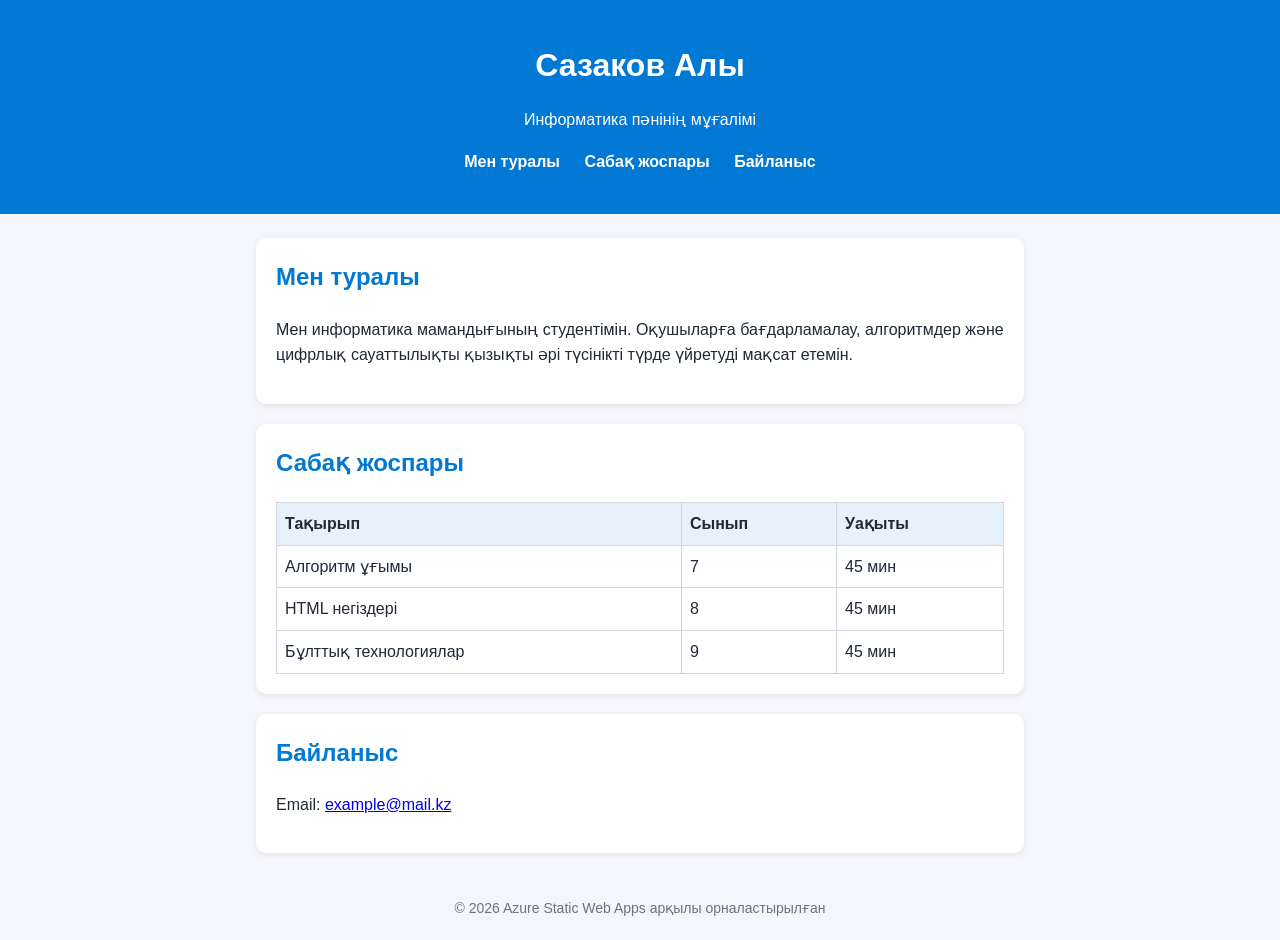
==== index.html @ 9f87a194 "Add files via upload" ====
<!DOCTYPE html>
<html lang="kk">
<head>
<meta charset="UTF-8">
<meta name="viewport" content="width=device-width, initial-scale=1">
<title>Информатика мұғалімінің визитка-сайты</title>
<link rel="stylesheet" href="style.css">
</head>
<body>
<header>
  <h1>Сазаков Алы</h1>
  <p>Информатика пәнінің мұғалімі</p>
  <nav>
    <a href="#about">Мен туралы</a>
    <a href="#plan">Сабақ жоспары</a>
    <a href="#contacts">Байланыс</a>
  </nav>
</header>
<main>
  <section id="about">
    <h2>Мен туралы</h2>
    <p>Мен информатика мамандығының студентімін. Оқушыларға бағдарламалау, алгоритмдер және цифрлық сауаттылықты қызықты әрі түсінікті түрде үйретуді мақсат етемін.</p>
  </section>
  <section id="plan">
    <h2>Сабақ жоспары</h2>
    <table>
      <tr><th>Тақырып</th><th>Сынып</th><th>Уақыты</th></tr>
      <tr><td>Алгоритм ұғымы</td><td>7</td><td>45 мин</td></tr>
      <tr><td>HTML негіздері</td><td>8</td><td>45 мин</td></tr>
      <tr><td>Бұлттық технологиялар</td><td>9</td><td>45 мин</td></tr>
    </table>
  </section>
  <section id="contacts">
    <h2>Байланыс</h2>
    <p>Email: <a href="mailto:example@mail.kz">example@mail.kz</a></p>
  </section>
</main>
<footer>© 2026 Azure Static Web Apps арқылы орналастырылған</footer>
</body>
</html>
---- style.css ----
*{box-sizing:border-box}
body{margin:0;font-family:Arial,sans-serif;background:#f4f6fb;color:#1f2937;line-height:1.6}
header{background:#0078d4;color:#fff;text-align:center;padding:40px 16px}
header h1{margin:0 0 6px}
nav a{color:#fff;margin:0 10px;text-decoration:none;font-weight:bold}
nav a:hover{text-decoration:underline}
main{max-width:800px;margin:24px auto;padding:0 16px}
section{background:#fff;border-radius:10px;padding:20px;margin-bottom:20px;box-shadow:0 2px 6px rgba(0,0,0,.08)}
h2{color:#0078d4;margin-top:0}
table{width:100%;border-collapse:collapse}
th,td{border:1px solid #d1d5db;padding:8px;text-align:left}
th{background:#e6f1fb}
footer{text-align:center;padding:20px;color:#6b7280;font-size:14px}
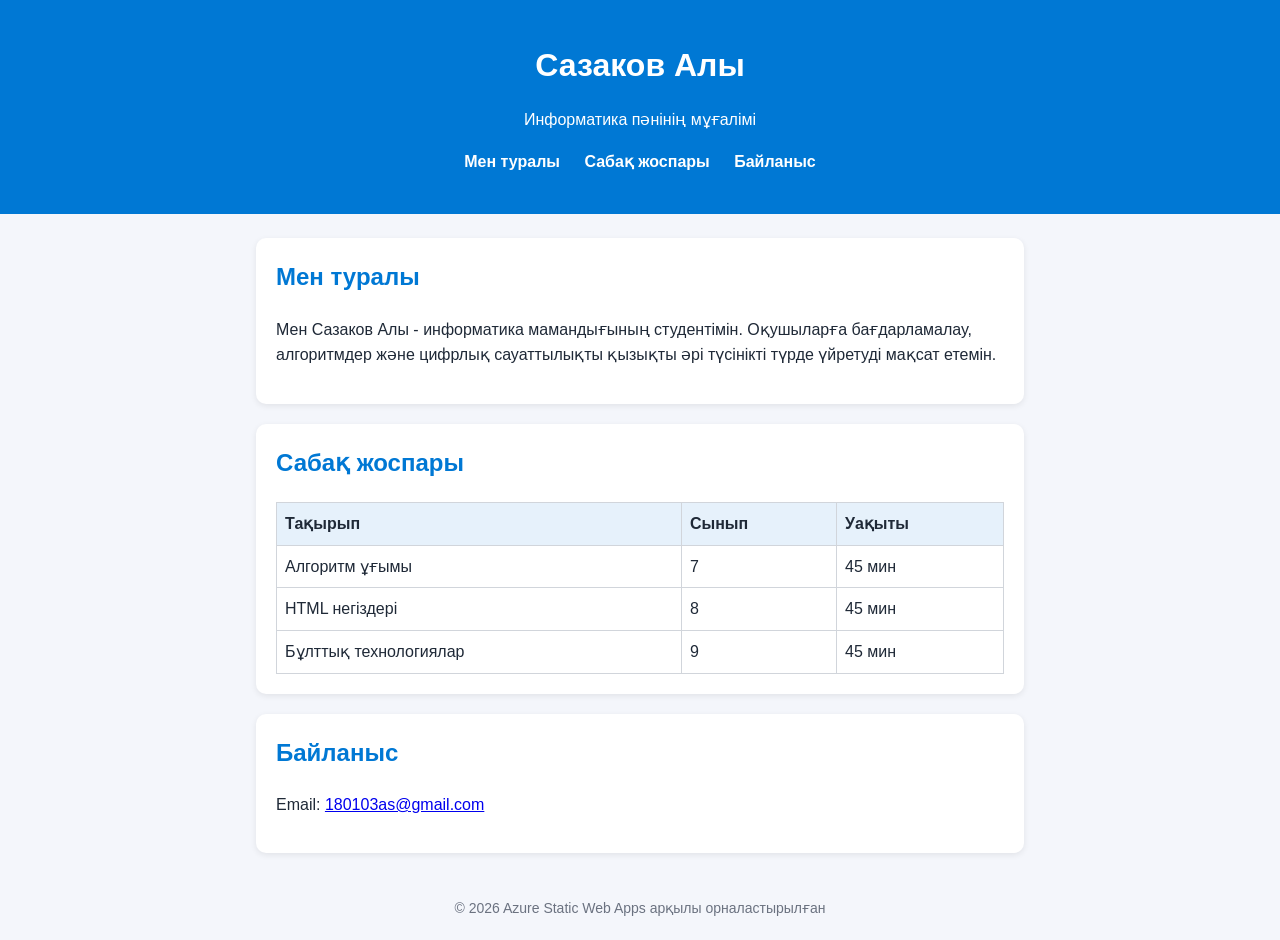
==== commit a1e002ad: "Update index.html" ====
--- a/index.html
+++ b/index.html
@@ -19,7 +19,7 @@
 <main>
   <section id="about">
     <h2>Мен туралы</h2>
-    <p>Мен информатика мамандығының студентімін. Оқушыларға бағдарламалау, алгоритмдер және цифрлық сауаттылықты қызықты әрі түсінікті түрде үйретуді мақсат етемін.</p>
+    <p>Мен Сазаков Алы - информатика мамандығының студентімін. Оқушыларға бағдарламалау, алгоритмдер және цифрлық сауаттылықты қызықты әрі түсінікті түрде үйретуді мақсат етемін.</p>
   </section>
   <section id="plan">
     <h2>Сабақ жоспары</h2>
@@ -32,7 +32,7 @@
   </section>
   <section id="contacts">
     <h2>Байланыс</h2>
-    <p>Email: <a href="mailto:example@mail.kz">example@mail.kz</a></p>
+    <p>Email: <a href="mailto:example@mail.kz">180103as@gmail.com</a></p>
   </section>
 </main>
 <footer>© 2026 Azure Static Web Apps арқылы орналастырылған</footer>
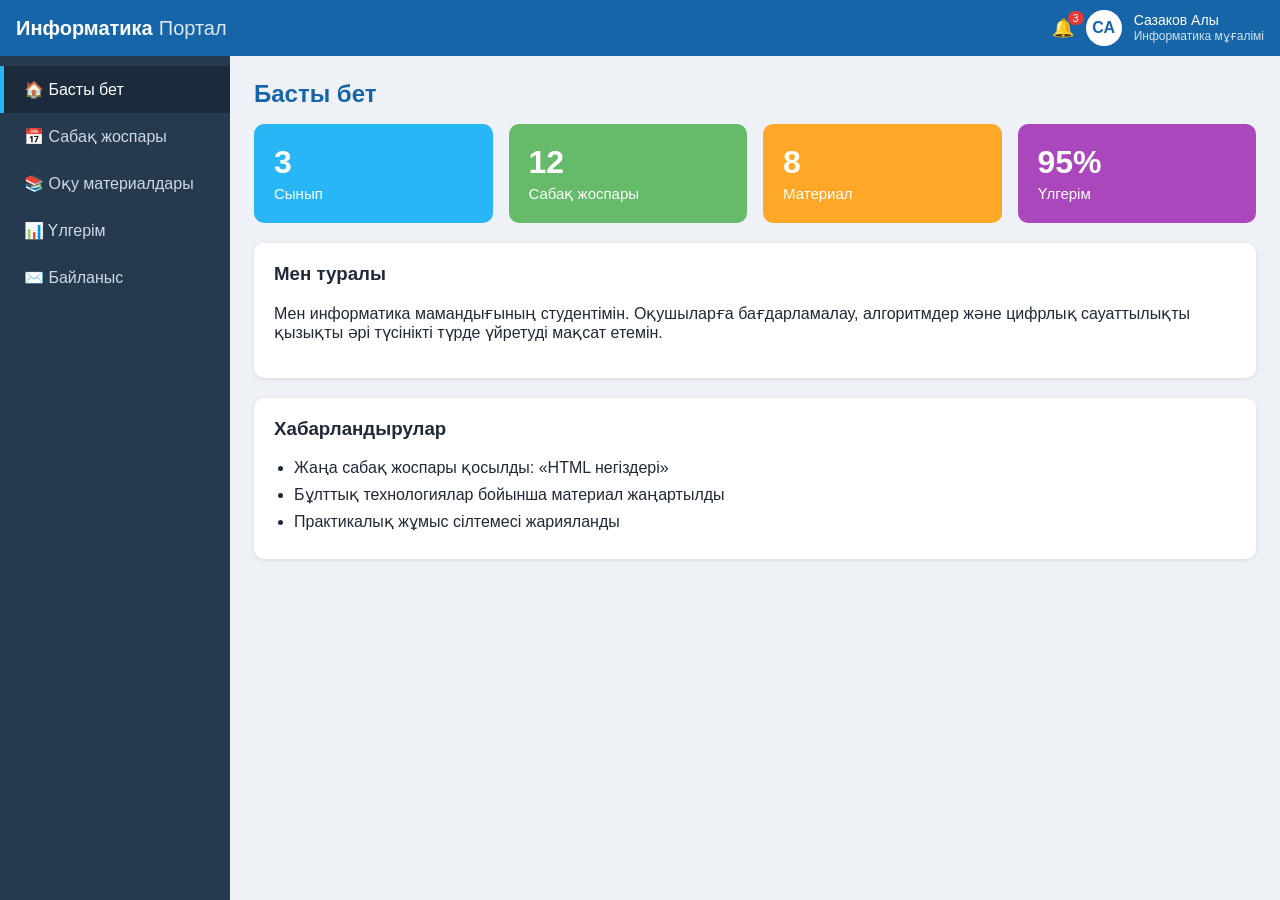
==== commit 1dacca29: "Add files via upload" ====
--- a/index.html
+++ b/index.html
@@ -3,38 +3,105 @@
 <head>
 <meta charset="UTF-8">
 <meta name="viewport" content="width=device-width, initial-scale=1">
-<title>Информатика мұғалімінің визитка-сайты</title>
+<title>Информатика мұғалімінің порталы</title>
 <link rel="stylesheet" href="style.css">
 </head>
 <body>
-<header>
-  <h1>Сазаков Алы</h1>
-  <p>Информатика пәнінің мұғалімі</p>
-  <nav>
-    <a href="#about">Мен туралы</a>
-    <a href="#plan">Сабақ жоспары</a>
-    <a href="#contacts">Байланыс</a>
-  </nav>
+<header class="top">
+  <button class="burger" onclick="document.body.classList.toggle('open')">☰</button>
+  <div class="logo">Информатика<span>Портал</span></div>
+  <div class="user">
+    <span class="bell">🔔<i>3</i></span>
+    <div class="avatar">СА</div>
+    <div class="uname">Сазаков Алы<small>Информатика мұғалімі</small></div>
+  </div>
 </header>
+
+<aside class="side">
+  <a href="#" class="m active" data-p="home">🏠 Басты бет</a>
+  <a href="#" class="m" data-p="plan">📅 Сабақ жоспары</a>
+  <a href="#" class="m" data-p="mat">📚 Оқу материалдары</a>
+  <a href="#" class="m" data-p="grades">📊 Үлгерім</a>
+  <a href="#" class="m" data-p="contacts">✉️ Байланыс</a>
+</aside>
+
 <main>
-  <section id="about">
-    <h2>Мен туралы</h2>
-    <p>Мен Сазаков Алы - информатика мамандығының студентімін. Оқушыларға бағдарламалау, алгоритмдер және цифрлық сауаттылықты қызықты әрі түсінікті түрде үйретуді мақсат етемін.</p>
+  <section class="page" id="home">
+    <h2>Басты бет</h2>
+    <div class="cards">
+      <div class="card c1"><b>3</b>Сынып</div>
+      <div class="card c2"><b>12</b>Сабақ жоспары</div>
+      <div class="card c3"><b>8</b>Материал</div>
+      <div class="card c4"><b>95%</b>Үлгерім</div>
+    </div>
+    <div class="box">
+      <h3>Мен туралы</h3>
+      <p>Мен информатика мамандығының студентімін. Оқушыларға бағдарламалау, алгоритмдер және цифрлық сауаттылықты қызықты әрі түсінікті түрде үйретуді мақсат етемін.</p>
+    </div>
+    <div class="box">
+      <h3>Хабарландырулар</h3>
+      <ul>
+        <li>Жаңа сабақ жоспары қосылды: «HTML негіздері»</li>
+        <li>Бұлттық технологиялар бойынша материал жаңартылды</li>
+        <li>Практикалық жұмыс сілтемесі жарияланды</li>
+      </ul>
+    </div>
   </section>
-  <section id="plan">
+
+  <section class="page" id="plan" hidden>
     <h2>Сабақ жоспары</h2>
+    <div class="box wide">
     <table>
-      <tr><th>Тақырып</th><th>Сынып</th><th>Уақыты</th></tr>
-      <tr><td>Алгоритм ұғымы</td><td>7</td><td>45 мин</td></tr>
-      <tr><td>HTML негіздері</td><td>8</td><td>45 мин</td></tr>
-      <tr><td>Бұлттық технологиялар</td><td>9</td><td>45 мин</td></tr>
+      <tr><th>№</th><th>Тақырып</th><th>Сынып</th><th>Уақыты</th></tr>
+      <tr><td>1</td><td>Алгоритм ұғымы</td><td>7</td><td>45 мин</td></tr>
+      <tr><td>2</td><td>HTML негіздері</td><td>8</td><td>45 мин</td></tr>
+      <tr><td>3</td><td>CSS стильдері</td><td>8</td><td>45 мин</td></tr>
+      <tr><td>4</td><td>Бұлттық технологиялар</td><td>9</td><td>45 мин</td></tr>
     </table>
+    </div>
   </section>
-  <section id="contacts">
+
+  <section class="page" id="mat" hidden>
+    <h2>Оқу материалдары</h2>
+    <div class="box"><ul>
+      <li>📄 Алгоритмдер: презентация</li>
+      <li>📄 HTML және CSS: конспект</li>
+      <li>🎬 Azure бұлтына сайт орналастыру: бейне</li>
+    </ul></div>
+  </section>
+
+  <section class="page" id="grades" hidden>
+    <h2>Үлгерім</h2>
+    <div class="box wide">
+    <table>
+      <tr><th>Пән</th><th>Сынып</th><th>Орташа балл</th></tr>
+      <tr><td>Информатика</td><td>7</td><td>4.6</td></tr>
+      <tr><td>Информатика</td><td>8</td><td>4.4</td></tr>
+      <tr><td>Информатика</td><td>9</td><td>4.8</td></tr>
+    </table>
+    </div>
+  </section>
+
+  <section class="page" id="contacts" hidden>
     <h2>Байланыс</h2>
-    <p>Email: <a href="mailto:example@mail.kz">180103as@gmail.com</a></p>
+    <div class="box">
+      <p>Email: <a href="mailto:example@mail.kz">example@mail.kz</a></p>
+      <p>Орналастырылған: Microsoft Azure Static Web Apps</p>
+    </div>
   </section>
 </main>
-<footer>© 2026 Azure Static Web Apps арқылы орналастырылған</footer>
+
+<script>
+document.querySelectorAll('.m').forEach(function(a){
+  a.addEventListener('click',function(e){
+    e.preventDefault();
+    document.querySelectorAll('.m').forEach(function(x){x.classList.remove('active')});
+    a.classList.add('active');
+    document.querySelectorAll('.page').forEach(function(p){p.hidden=true});
+    document.getElementById(a.dataset.p).hidden=false;
+    document.body.classList.remove('open');
+  });
+});
+</script>
 </body>
 </html>
--- a/style.css
+++ b/style.css
@@ -1,13 +1,38 @@
 *{box-sizing:border-box}
-body{margin:0;font-family:Arial,sans-serif;background:#f4f6fb;color:#1f2937;line-height:1.6}
-header{background:#0078d4;color:#fff;text-align:center;padding:40px 16px}
-header h1{margin:0 0 6px}
-nav a{color:#fff;margin:0 10px;text-decoration:none;font-weight:bold}
-nav a:hover{text-decoration:underline}
-main{max-width:800px;margin:24px auto;padding:0 16px}
-section{background:#fff;border-radius:10px;padding:20px;margin-bottom:20px;box-shadow:0 2px 6px rgba(0,0,0,.08)}
-h2{color:#0078d4;margin-top:0}
+body{margin:0;font-family:Arial,sans-serif;background:#eef2f7;color:#1f2937}
+.top{position:fixed;top:0;left:0;right:0;height:56px;background:#1565a8;color:#fff;display:flex;align-items:center;justify-content:space-between;padding:0 16px;z-index:10}
+.logo{font-size:20px;font-weight:bold}
+.logo span{font-weight:normal;opacity:.85;margin-left:6px}
+.burger{display:none;background:none;border:0;color:#fff;font-size:24px;cursor:pointer}
+.user{display:flex;align-items:center;gap:12px}
+.bell{position:relative;font-size:18px}
+.bell i{position:absolute;top:-6px;right:-10px;background:#e53935;color:#fff;font-style:normal;font-size:11px;border-radius:10px;padding:1px 5px}
+.avatar{width:36px;height:36px;border-radius:50%;background:#fff;color:#1565a8;font-weight:bold;display:flex;align-items:center;justify-content:center}
+.uname{font-size:14px;line-height:1.2}
+.uname small{display:block;opacity:.8;font-size:12px}
+.side{position:fixed;top:56px;left:0;bottom:0;width:230px;background:#263a4f;padding-top:10px}
+.m{display:block;color:#cfd8e3;text-decoration:none;padding:14px 20px;border-left:4px solid transparent}
+.m:hover{background:#2f465e;color:#fff}
+.m.active{background:#1b2b3c;color:#fff;border-left-color:#29b6f6}
+main{margin:56px 0 0 230px;padding:24px}
+h2{margin:0 0 16px;color:#1565a8}
+h3{margin-top:0}
+.cards{display:grid;grid-template-columns:repeat(auto-fit,minmax(150px,1fr));gap:16px;margin-bottom:20px}
+.card{color:#fff;border-radius:10px;padding:20px;font-size:15px}
+.card b{display:block;font-size:32px;margin-bottom:4px}
+.c1{background:#29b6f6}.c2{background:#66bb6a}.c3{background:#ffa726}.c4{background:#ab47bc}
+.box{background:#fff;border-radius:10px;padding:20px;margin-bottom:20px;box-shadow:0 1px 4px rgba(0,0,0,.1)}
+.box ul{padding-left:20px;margin:0}
+.box li{margin-bottom:8px}
+.wide{overflow-x:auto}
 table{width:100%;border-collapse:collapse}
-th,td{border:1px solid #d1d5db;padding:8px;text-align:left}
-th{background:#e6f1fb}
-footer{text-align:center;padding:20px;color:#6b7280;font-size:14px}
+th,td{padding:10px;border-bottom:1px solid #dde3ea;text-align:left}
+th{background:#e3f0fb;color:#1565a8}
+tr:hover td{background:#f5f9fd}
+@media(max-width:760px){
+ .burger{display:block}
+ .side{transform:translateX(-100%);transition:.2s;z-index:9}
+ body.open .side{transform:none}
+ main{margin-left:0;padding:16px;margin-top:56px}
+ .uname{display:none}
+}
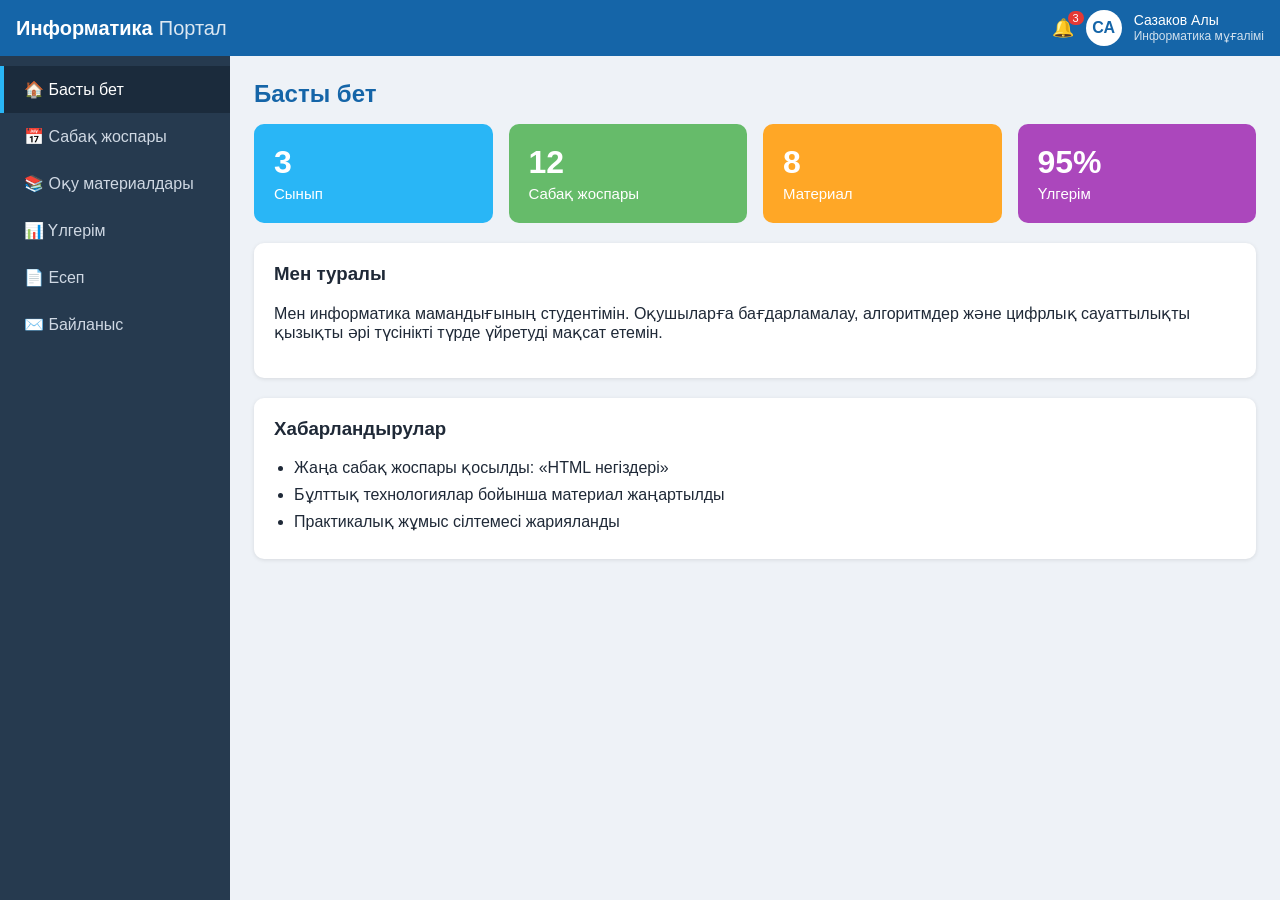
==== commit 53382711: "Add files via upload" ====
--- a/index.html
+++ b/index.html
@@ -3,7 +3,7 @@
 <head>
 <meta charset="UTF-8">
 <meta name="viewport" content="width=device-width, initial-scale=1">
-<title>Информатика мұғалімінің порталы</title>
+<title>Басты бет – Информатика порталы</title>
 <link rel="stylesheet" href="style.css">
 </head>
 <body>
@@ -18,16 +18,16 @@
 </header>
 
 <aside class="side">
-  <a href="#" class="m active" data-p="home">🏠 Басты бет</a>
-  <a href="#" class="m" data-p="plan">📅 Сабақ жоспары</a>
-  <a href="#" class="m" data-p="mat">📚 Оқу материалдары</a>
-  <a href="#" class="m" data-p="grades">📊 Үлгерім</a>
-  <a href="#" class="m" data-p="contacts">✉️ Байланыс</a>
+  <a href="index.html" class="m active">🏠 Басты бет</a>
+  <a href="plan.html" class="m">📅 Сабақ жоспары</a>
+  <a href="materials.html" class="m">📚 Оқу материалдары</a>
+  <a href="grades.html" class="m">📊 Үлгерім</a>
+  <a href="report.html" class="m">📄 Есеп</a>
+  <a href="contacts.html" class="m">✉️ Байланыс</a>
 </aside>
 
 <main>
-  <section class="page" id="home">
-    <h2>Басты бет</h2>
+  <h2>Басты бет</h2>
     <div class="cards">
       <div class="card c1"><b>3</b>Сынып</div>
       <div class="card c2"><b>12</b>Сабақ жоспары</div>
@@ -46,62 +46,6 @@
         <li>Практикалық жұмыс сілтемесі жарияланды</li>
       </ul>
     </div>
-  </section>
-
-  <section class="page" id="plan" hidden>
-    <h2>Сабақ жоспары</h2>
-    <div class="box wide">
-    <table>
-      <tr><th>№</th><th>Тақырып</th><th>Сынып</th><th>Уақыты</th></tr>
-      <tr><td>1</td><td>Алгоритм ұғымы</td><td>7</td><td>45 мин</td></tr>
-      <tr><td>2</td><td>HTML негіздері</td><td>8</td><td>45 мин</td></tr>
-      <tr><td>3</td><td>CSS стильдері</td><td>8</td><td>45 мин</td></tr>
-      <tr><td>4</td><td>Бұлттық технологиялар</td><td>9</td><td>45 мин</td></tr>
-    </table>
-    </div>
-  </section>
-
-  <section class="page" id="mat" hidden>
-    <h2>Оқу материалдары</h2>
-    <div class="box"><ul>
-      <li>📄 Алгоритмдер: презентация</li>
-      <li>📄 HTML және CSS: конспект</li>
-      <li>🎬 Azure бұлтына сайт орналастыру: бейне</li>
-    </ul></div>
-  </section>
-
-  <section class="page" id="grades" hidden>
-    <h2>Үлгерім</h2>
-    <div class="box wide">
-    <table>
-      <tr><th>Пән</th><th>Сынып</th><th>Орташа балл</th></tr>
-      <tr><td>Информатика</td><td>7</td><td>4.6</td></tr>
-      <tr><td>Информатика</td><td>8</td><td>4.4</td></tr>
-      <tr><td>Информатика</td><td>9</td><td>4.8</td></tr>
-    </table>
-    </div>
-  </section>
-
-  <section class="page" id="contacts" hidden>
-    <h2>Байланыс</h2>
-    <div class="box">
-      <p>Email: <a href="mailto:example@mail.kz">example@mail.kz</a></p>
-      <p>Орналастырылған: Microsoft Azure Static Web Apps</p>
-    </div>
-  </section>
 </main>
-
-<script>
-document.querySelectorAll('.m').forEach(function(a){
-  a.addEventListener('click',function(e){
-    e.preventDefault();
-    document.querySelectorAll('.m').forEach(function(x){x.classList.remove('active')});
-    a.classList.add('active');
-    document.querySelectorAll('.page').forEach(function(p){p.hidden=true});
-    document.getElementById(a.dataset.p).hidden=false;
-    document.body.classList.remove('open');
-  });
-});
-</script>
 </body>
 </html>
--- a/style.css
+++ b/style.css
@@ -36,3 +36,5 @@
  main{margin-left:0;padding:16px;margin-top:56px}
  .uname{display:none}
 }
+
+.pdf{width:100%;height:80vh;border:1px solid #cfd8e3;border-radius:6px;margin-top:8px}
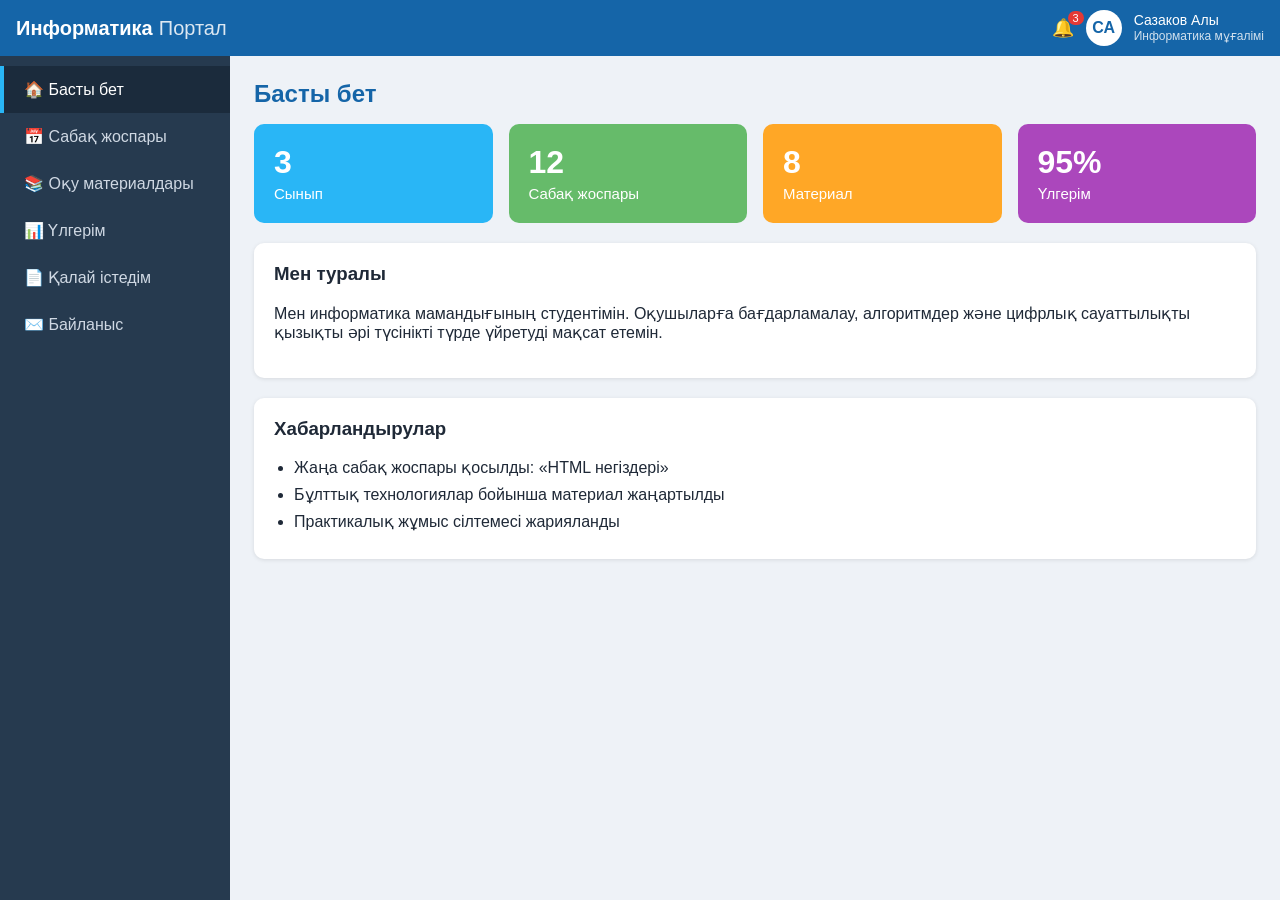
==== commit 27f5b98b: "Add files via upload" ====
--- a/index.html
+++ b/index.html
@@ -22,7 +22,7 @@
   <a href="plan.html" class="m">📅 Сабақ жоспары</a>
   <a href="materials.html" class="m">📚 Оқу материалдары</a>
   <a href="grades.html" class="m">📊 Үлгерім</a>
-  <a href="report.html" class="m">📄 Есеп</a>
+  <a href="report.html" class="m">📄 Қалай істедім</a>
   <a href="contacts.html" class="m">✉️ Байланыс</a>
 </aside>
 
